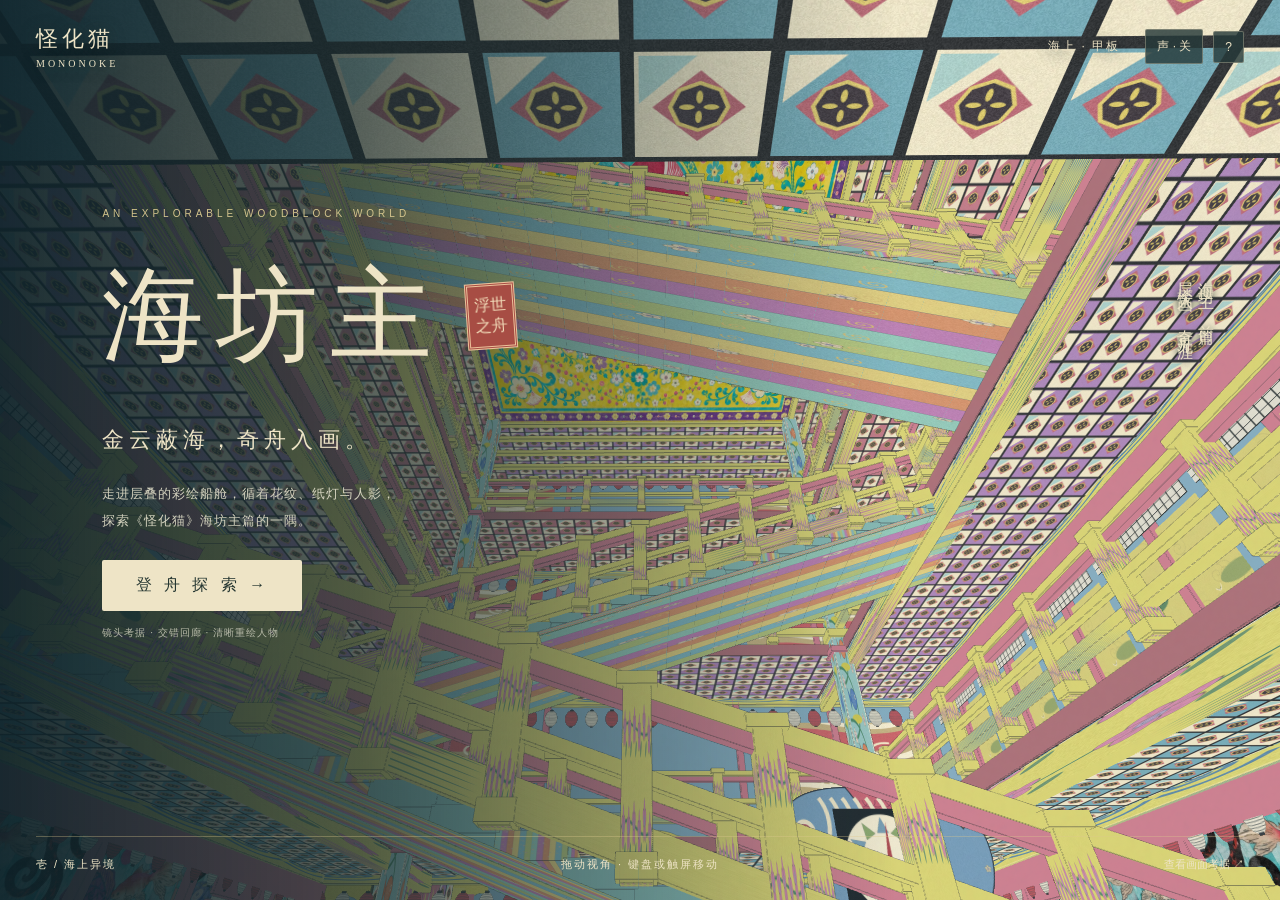
==== index.html @ 0daf11be "Publish explorable Mononoke sea ship scene" ====
<!doctype html>
<html lang="zh-CN">
<head><meta charset="utf-8"><meta name="viewport" content="width=device-width,initial-scale=1,viewport-fit=cover"><meta name="theme-color" content="#202f36"><title>海坊主 · 浮世之舟</title><link rel="stylesheet" href="style.css"></head>
<body>
<div id="world" aria-label="可探索的海坊主船舱"></div><div class="paper"></div>
<header><a href="#" id="home" aria-label="返回标题">怪化猫 <span>MONONOKE</span></a><div class="top-right"><span id="zone">海上 · 甲板</span><button id="sound" title="切换合成海浪声" aria-label="开启环境音">声 · 关</button><button id="help" aria-label="操作说明">?</button></div></header>
<section id="intro"><div class="intro-copy"><p class="eyebrow">AN EXPLORABLE WOODBLOCK WORLD</p><div class="title-row"><h1>海坊主</h1><span class="seal">浮世<br>之舟</span></div><p class="subtitle">金云蔽海，奇舟入画。</p><p class="intro-desc">走进层叠的彩绘船舱，循着花纹、纸灯与人影，<br class="wide">探索《怪化猫》海坊主篇的一隅。</p><button id="enter" class="primary" disabled>正在展开画卷…</button><p class="intro-note">镜头考据 · 交错回廊 · 清晰重绘人物</p></div><div class="vertical-note">海坊主 · 前篇<br>层楼入画 · 奇舟无涯</div><div class="intro-bottom"><span>壱 / 海上异境</span><span>拖动视角 · 键盘或触屏移动</span><button id="introRefs">查看画面考据 ↗</button></div></section>
<main id="hud" hidden><div class="location"><span id="locNumber">01</span><div><small>当前所在</small><h2 id="locTitle">金云甲板</h2></div></div><div id="crosshair">+</div><button id="inspect" hidden>观察 <span>E</span></button><div class="bottom-bar"><button id="mapBtn">◎ 船内舆图</button><span class="controls-hint">W A S D 移动 <i>·</i> 拖动环顾 <i>·</i> E 观察</span><button id="referenceBtn">↗ 镜头对照</button><button id="journalBtn">见闻录 <b id="count">0 / 12</b></button></div><div id="joystick" aria-label="移动摇杆"><div id="stick"></div></div><div class="touch-look">右侧拖动环顾</div><button id="reset" title="回到中庭仰视机位">↶</button></main>
<aside id="panel" role="dialog" aria-modal="true" aria-labelledby="panelTitle" hidden><div class="panel-head"><span id="panelKicker">船上见闻录</span><button id="closePanel" aria-label="关闭">×</button></div><div id="panelContent"></div></aside><div id="shade" hidden></div>
<div id="toast" role="status"></div><div id="error" hidden><h2>画卷未能展开</h2><p>请使用支持 WebGL 的现代浏览器，并开启硬件加速。</p><button onclick="location.reload()">重新尝试</button></div>
<script src="three.min.js"></script><script src="references.js"></script><script src="generated.js"></script><script src="scene.js"></script>
</body></html>
---- style.css ----
:root{--paper:#eee4c6;--ink:#263732;--red:#a84340;--gold:#d7bc6a}*{box-sizing:border-box}body{margin:0;overflow:hidden;background:#273c48;color:var(--paper);font-family:"Microsoft YaHei","PingFang SC",sans-serif}button,a{-webkit-tap-highlight-color:transparent}button{font:inherit;cursor:pointer}button:focus-visible,a:focus-visible{outline:2px solid #ecd385;outline-offset:5px}button{border:1px solid #e1d3b357;color:inherit;background:#263a3ad1;border-radius:2px;padding:10px 15px}button:hover{background:#52605be6}button:disabled{opacity:.6;cursor:wait}[hidden]{display:none!important}#world{position:fixed;inset:0}#world canvas{display:block;width:100%;height:100%;touch-action:none}.paper{position:fixed;inset:0;pointer-events:none;opacity:.09;background-image:url("data:image/svg+xml,%3Csvg viewBox='0 0 180 180' xmlns='http://www.w3.org/2000/svg'%3E%3Cfilter id='n'%3E%3CfeTurbulence type='fractalNoise' baseFrequency='.65' numOctaves='3' stitchTiles='stitch'/%3E%3C/filter%3E%3Crect width='100%25' height='100%25' opacity='.55' filter='url(%23n)'/%3E%3C/svg%3E");mix-blend-mode:multiply;z-index:2}header{position:fixed;z-index:5;left:36px;right:36px;top:24px;display:flex;align-items:center;justify-content:space-between;text-shadow:0 2px 15px #162625}header a{text-decoration:none;color:var(--paper);font-family:serif;letter-spacing:4px;font-size:22px}header a span{font-family:serif;font-size:10px;letter-spacing:3px;display:block;margin-top:4px}.top-right{display:flex;align-items:center;gap:10px}.top-right>span{font-size:12px;letter-spacing:2px;margin-right:15px}.top-right button{padding:8px 11px;font-size:12px}#intro{position:fixed;inset:0;z-index:3;background:linear-gradient(90deg,rgba(14,34,41,.94),rgba(22,39,42,.7) 28%,transparent 70%)}.intro-copy{position:absolute;left:8%;top:24%;max-width:620px}.eyebrow{font-size:10px;letter-spacing:4px;color:#d3c48d}.title-row{display:flex;align-items:center;gap:22px}h1{font-family:"STKaiti","KaiTi",serif;font-weight:400;letter-spacing:12px;font-size:clamp(64px,8vw,114px);margin:18px 0}.seal{color:#f2ddba;background:#a74d44;padding:9px 6px;font-family:serif;font-size:16px;line-height:1.3;transform:rotate(-4deg);border:3px double #ecc29a}.subtitle{font-family:"STKaiti","KaiTi",serif;letter-spacing:5px;font-size:22px}.intro-desc{font-size:13px;line-height:2.1;letter-spacing:1px;color:#d4d2be;margin:25px 0}.primary{background:var(--paper);color:var(--ink);border:0;padding:15px 32px;min-width:200px;letter-spacing:4px}.primary:hover{background:#fff3d1}.intro-note{font-size:10px;color:#b7b9a8;margin-top:15px;letter-spacing:1px}.vertical-note{position:absolute;right:5%;top:30%;writing-mode:vertical-rl;letter-spacing:5px;line-height:2.5;font:16px serif;text-shadow:0 2px 8px #263632}.intro-bottom{position:absolute;bottom:28px;left:36px;right:36px;display:flex;justify-content:space-between;align-items:center;border-top:1px solid #ddc98d55;padding-top:20px;font-size:11px;letter-spacing:2px}.intro-bottom button{border:0;background:none;font-size:11px;padding:0}#hud{position:fixed;inset:0;pointer-events:none;z-index:4}#hud button{pointer-events:auto}.location{position:absolute;left:36px;top:112px;display:flex;gap:15px;text-shadow:0 2px 8px #152524}.location>span{font-size:35px;font-family:serif;border-right:1px solid #eadcac88;padding-right:16px}.location small{font-size:10px;letter-spacing:3px}.location h2{margin:5px 0;font-family:serif;font-weight:400;font-size:20px;letter-spacing:3px}#crosshair{position:absolute;top:50%;left:50%;transform:translate(-50%,-50%);font-size:20px;font-weight:200;color:#fff8d5b0;text-shadow:0 0 3px #333}#inspect{position:absolute;left:50%;top:60%;transform:translateX(-50%);background:#f0e7cedf;color:#313e36;font-size:13px;box-shadow:0 5px 24px #182a2944}#inspect span{margin-left:15px;border:1px solid #7f8772;padding:1px 5px}.bottom-bar{position:absolute;bottom:24px;left:36px;right:36px;display:flex;align-items:center;justify-content:space-between}.bottom-bar button{font-size:12px;letter-spacing:1px;backdrop-filter:blur(10px)}.bottom-bar b{font-size:10px;margin-left:15px;font-weight:400;color:#d5c79b}.controls-hint{font-size:11px;letter-spacing:1px;text-shadow:0 1px 5px #111;background:#2439399c;padding:10px 20px}.controls-hint i{margin:0 9px}#reset{position:absolute;right:36px;bottom:86px;font-size:19px;padding:7px 13px}#panel{position:fixed;right:0;top:0;bottom:0;width:min(520px,100%);background:var(--paper);color:var(--ink);z-index:20;overflow:auto;padding:25px 30px;box-shadow:-20px 0 80px #101c2355}.panel-head{display:flex;justify-content:space-between;align-items:center;border-bottom:1px solid #34443944;padding-bottom:16px;letter-spacing:3px;font-size:11px}.panel-head button{background:none;color:#394738;border:0;font-size:28px;padding:0 8px}#panelContent h2{font:32px "STKaiti","KaiTi",serif;font-weight:400;letter-spacing:4px;margin:28px 0 15px}#panelContent p{font-size:13px;line-height:1.95;color:#526052}#panelContent img{width:100%;border:5px solid #faf4dd;margin-top:12px}#panelContent small{display:block;font-size:11px;color:#7c7d66;line-height:1.8}#panelContent button{color:#31463a;background:#ddd5b9;border-color:#b4b294}#panelContent .primary{background:#374c43;color:#f4e5bd;margin-top:15px}#shade{position:fixed;inset:0;background:#17282a66;z-index:19;backdrop-filter:blur(3px)}.entry{display:grid;grid-template-columns:44px 1fr 20px;align-items:center;border-bottom:1px solid #49533d33;padding:18px 0;cursor:pointer}.entry .num{font:22px serif;color:#9b5146}.entry h3{font-size:15px;font-weight:500;margin:0 0 7px}.entry small{font-size:10px!important}.map-locations{display:grid;grid-template-columns:1fr 1fr;gap:12px;margin:24px 0}.map-locations button{text-align:left;padding:18px 12px}.map-locations button span{display:block;font-size:10px;margin-top:7px;color:#71806a}.map-figure{width:100%;height:270px;margin:10px 0}.key{display:inline-block;padding:2px 8px;background:#ddd5ba;border:1px solid #bcb798;font-size:12px}#toast{position:fixed;z-index:25;bottom:110px;left:50%;transform:translateX(-50%);background:#203a36ec;border:1px solid #c9bb91;color:#f0e4c6;padding:12px 20px;font-size:12px;opacity:0;transition:opacity .3s;pointer-events:none;max-width:90vw;text-align:center}#error{position:fixed;inset:0;z-index:50;background:#283c40;padding:20vh 10vw}#joystick,.touch-look{display:none}@media(pointer:coarse){#joystick{display:block;position:absolute;left:28px;bottom:100px;width:112px;height:112px;border-radius:50%;background:#e8ddbd25;border:1px solid #eee6c777;pointer-events:auto;touch-action:none}#stick{position:absolute;left:35px;top:35px;width:40px;height:40px;border-radius:50%;border:1px solid #eee6c7;background:#eee6c744}.touch-look{display:block;position:absolute;right:30px;bottom:115px;font-size:10px;color:#e6ddc3aa}.controls-hint{display:none}}@media(max-width:650px){header{left:20px;right:20px;top:18px}header a{font-size:18px}header a span{font-size:8px}.top-right>span{display:none}.intro-copy{left:8%;top:25%;right:7%}.eyebrow{font-size:8px;letter-spacing:2px}h1{font-size:70px;letter-spacing:8px}.subtitle{font-size:18px}.intro-desc{font-size:12px}.vertical-note{display:none}.intro-bottom{left:20px;right:20px;bottom:22px;font-size:10px}.intro-bottom>span:nth-child(2){display:none}#intro{background:linear-gradient(90deg,#142c34d9,#142c3466)}.location{left:20px;top:98px}.location>span{font-size:28px}.location h2{font-size:17px}.bottom-bar{left:20px;right:20px;bottom:max(20px,env(safe-area-inset-bottom))}.bottom-bar button{padding:11px;font-size:11px}#reset{right:20px;bottom:77px}.controls-hint{display:none}#panel{padding:22px}#inspect{top:62%;white-space:nowrap}}@media(max-height:520px){.intro-copy{top:18%}h1{font-size:60px;margin:8px 0}.subtitle{margin:8px 0}.intro-desc{margin:10px 0}.intro-note{display:none}.eyebrow{display:none}.intro-bottom{bottom:12px;padding-top:8px}.primary{padding:10px 20px}.location{top:80px}.vertical-note{display:none}}

.shot-grid{display:grid;grid-template-columns:1fr 1fr;gap:12px;margin:20px 0}.shot-grid button{padding:0;background:#e6dcc0!important;border:1px solid #b1ab92!important;text-align:left}.shot-grid img{margin:0!important;border:0!important;display:block;aspect-ratio:16/9;object-fit:cover}.shot-grid span{display:block;font-size:10px;line-height:1.6;padding:8px}.evidence-heading{font-family:serif;font-weight:400;font-size:18px;letter-spacing:2px;margin-top:28px}.generated-preview{background:#d1d1bc;padding:15px;text-align:center;margin:24px 0}.generated-preview img{max-height:540px;width:auto!important;max-width:100%;object-fit:contain;border:0!important}.tier-diagram{display:flex;flex-direction:column;align-items:center;padding:22px;background:#d8d7b9;margin-top:20px}.tier-diagram span{border-bottom:2px solid #889a85;padding:8px 16px;font:14px serif}.tier-diagram i{font-size:11px;font-style:normal;color:#aa696d;padding:10px}.controls-hint{padding:10px 12px;font-size:10px}.location{background:#213c3c7a;padding:10px 15px;border-left:2px solid #dcc58e}.intro-copy{top:22%}.intro-desc{max-width:470px}#panelContent img{background:#faf4dd}#referenceBtn{margin-left:auto;margin-right:15px}@media(max-width:900px){.controls-hint{display:none}}@media(max-width:650px){.bottom-bar{gap:7px}.bottom-bar button{font-size:10px;padding:10px 8px}.bottom-bar b{margin-left:5px}#referenceBtn{margin:0 auto}.location{padding:7px 10px}.intro-copy{top:23%}}

#shade.comparison{background:none;backdrop-filter:none}
@media(pointer:coarse){#joystick{background:#203b36a6;border:2px solid #f0e4b5c7;box-shadow:0 2px 20px #18312855}#stick{background:#eee6c7c7;border:1px solid #fff3d6}.touch-look{color:#fff0cc;background:#203b368f;padding:7px 10px}}
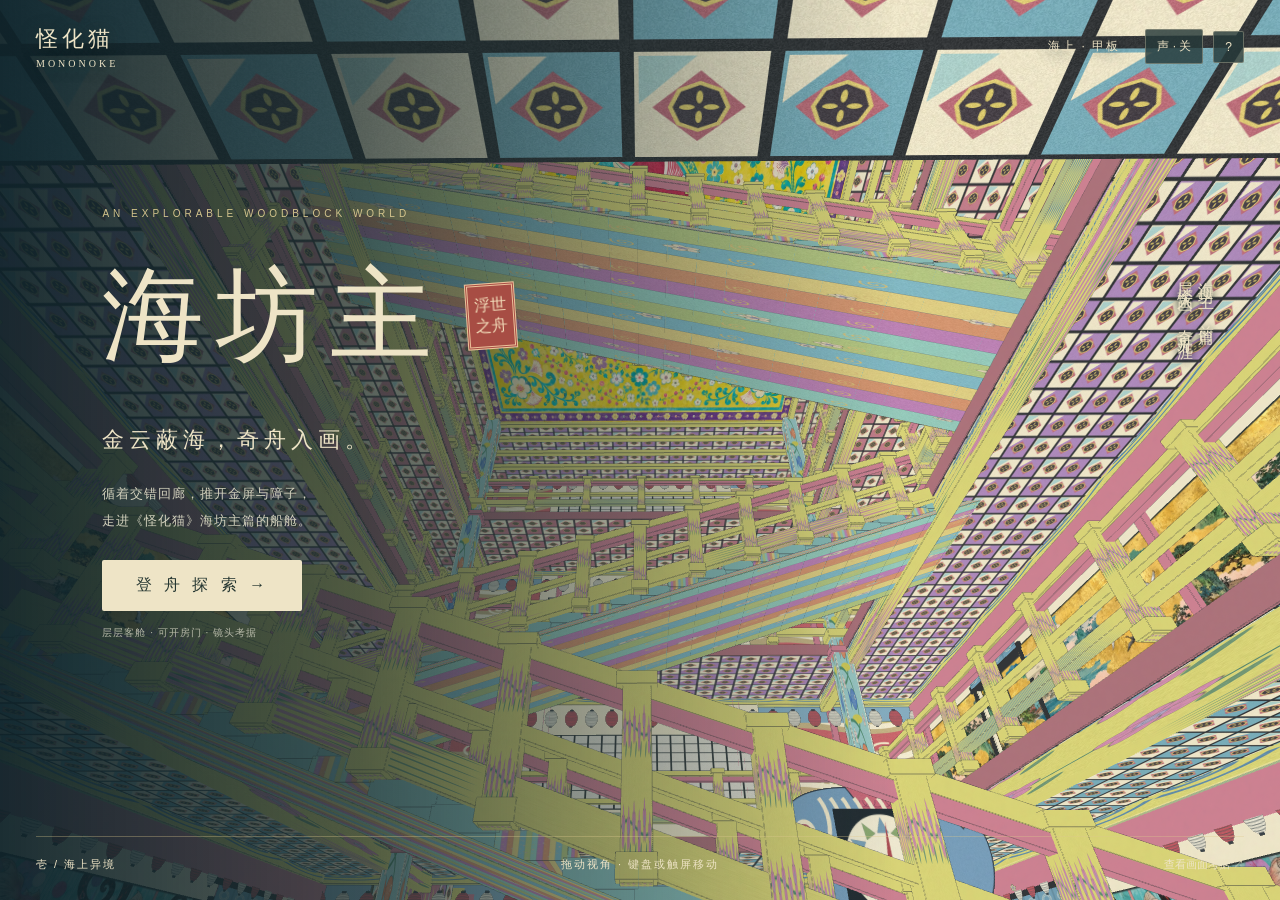
==== commit 9be5e48f: "Add enclosed cabins and operable sliding doors" ====
--- a/index.html
+++ b/index.html
@@ -1,12 +1,12 @@
 <!doctype html>
 <html lang="zh-CN">
-<head><meta charset="utf-8"><meta name="viewport" content="width=device-width,initial-scale=1,viewport-fit=cover"><meta name="theme-color" content="#202f36"><title>海坊主 · 浮世之舟</title><link rel="stylesheet" href="style.css"></head>
+<head><meta charset="utf-8"><meta name="viewport" content="width=device-width,initial-scale=1,viewport-fit=cover"><meta name="theme-color" content="#202f36"><title>海坊主 · 浮世之舟</title><link rel="stylesheet" href="style.css?v=3"></head>
 <body>
 <div id="world" aria-label="可探索的海坊主船舱"></div><div class="paper"></div>
 <header><a href="#" id="home" aria-label="返回标题">怪化猫 <span>MONONOKE</span></a><div class="top-right"><span id="zone">海上 · 甲板</span><button id="sound" title="切换合成海浪声" aria-label="开启环境音">声 · 关</button><button id="help" aria-label="操作说明">?</button></div></header>
-<section id="intro"><div class="intro-copy"><p class="eyebrow">AN EXPLORABLE WOODBLOCK WORLD</p><div class="title-row"><h1>海坊主</h1><span class="seal">浮世<br>之舟</span></div><p class="subtitle">金云蔽海，奇舟入画。</p><p class="intro-desc">走进层叠的彩绘船舱，循着花纹、纸灯与人影，<br class="wide">探索《怪化猫》海坊主篇的一隅。</p><button id="enter" class="primary" disabled>正在展开画卷…</button><p class="intro-note">镜头考据 · 交错回廊 · 清晰重绘人物</p></div><div class="vertical-note">海坊主 · 前篇<br>层楼入画 · 奇舟无涯</div><div class="intro-bottom"><span>壱 / 海上异境</span><span>拖动视角 · 键盘或触屏移动</span><button id="introRefs">查看画面考据 ↗</button></div></section>
+<section id="intro"><div class="intro-copy"><p class="eyebrow">AN EXPLORABLE WOODBLOCK WORLD</p><div class="title-row"><h1>海坊主</h1><span class="seal">浮世<br>之舟</span></div><p class="subtitle">金云蔽海，奇舟入画。</p><p class="intro-desc">循着交错回廊，推开金屏与障子，<br class="wide">走进《怪化猫》海坊主篇的船舱。</p><button id="enter" class="primary" disabled>正在展开画卷…</button><p class="intro-note">层层客舱 · 可开房门 · 镜头考据</p></div><div class="vertical-note">海坊主 · 前篇<br>层楼入画 · 奇舟无涯</div><div class="intro-bottom"><span>壱 / 海上异境</span><span>拖动视角 · 键盘或触屏移动</span><button id="introRefs">查看画面考据 ↗</button></div></section>
 <main id="hud" hidden><div class="location"><span id="locNumber">01</span><div><small>当前所在</small><h2 id="locTitle">金云甲板</h2></div></div><div id="crosshair">+</div><button id="inspect" hidden>观察 <span>E</span></button><div class="bottom-bar"><button id="mapBtn">◎ 船内舆图</button><span class="controls-hint">W A S D 移动 <i>·</i> 拖动环顾 <i>·</i> E 观察</span><button id="referenceBtn">↗ 镜头对照</button><button id="journalBtn">见闻录 <b id="count">0 / 12</b></button></div><div id="joystick" aria-label="移动摇杆"><div id="stick"></div></div><div class="touch-look">右侧拖动环顾</div><button id="reset" title="回到中庭仰视机位">↶</button></main>
 <aside id="panel" role="dialog" aria-modal="true" aria-labelledby="panelTitle" hidden><div class="panel-head"><span id="panelKicker">船上见闻录</span><button id="closePanel" aria-label="关闭">×</button></div><div id="panelContent"></div></aside><div id="shade" hidden></div>
 <div id="toast" role="status"></div><div id="error" hidden><h2>画卷未能展开</h2><p>请使用支持 WebGL 的现代浏览器，并开启硬件加速。</p><button onclick="location.reload()">重新尝试</button></div>
-<script src="three.min.js"></script><script src="references.js"></script><script src="generated.js"></script><script src="scene.js"></script>
+<script src="three.min.js"></script><script src="references.js"></script><script src="generated.js?v=3"></script><script src="scene.js?v=3"></script>
 </body></html>
--- a/style.css
+++ b/style.css
@@ -3,4 +3,5 @@
 .shot-grid{display:grid;grid-template-columns:1fr 1fr;gap:12px;margin:20px 0}.shot-grid button{padding:0;background:#e6dcc0!important;border:1px solid #b1ab92!important;text-align:left}.shot-grid img{margin:0!important;border:0!important;display:block;aspect-ratio:16/9;object-fit:cover}.shot-grid span{display:block;font-size:10px;line-height:1.6;padding:8px}.evidence-heading{font-family:serif;font-weight:400;font-size:18px;letter-spacing:2px;margin-top:28px}.generated-preview{background:#d1d1bc;padding:15px;text-align:center;margin:24px 0}.generated-preview img{max-height:540px;width:auto!important;max-width:100%;object-fit:contain;border:0!important}.tier-diagram{display:flex;flex-direction:column;align-items:center;padding:22px;background:#d8d7b9;margin-top:20px}.tier-diagram span{border-bottom:2px solid #889a85;padding:8px 16px;font:14px serif}.tier-diagram i{font-size:11px;font-style:normal;color:#aa696d;padding:10px}.controls-hint{padding:10px 12px;font-size:10px}.location{background:#213c3c7a;padding:10px 15px;border-left:2px solid #dcc58e}.intro-copy{top:22%}.intro-desc{max-width:470px}#panelContent img{background:#faf4dd}#referenceBtn{margin-left:auto;margin-right:15px}@media(max-width:900px){.controls-hint{display:none}}@media(max-width:650px){.bottom-bar{gap:7px}.bottom-bar button{font-size:10px;padding:10px 8px}.bottom-bar b{margin-left:5px}#referenceBtn{margin:0 auto}.location{padding:7px 10px}.intro-copy{top:23%}}
 
 #shade.comparison{background:none;backdrop-filter:none}
+.floor-tabs{display:grid;grid-template-columns:repeat(4,1fr);gap:6px;margin:20px 0 12px}.floor-tabs button{font-size:11px;padding:10px 4px;letter-spacing:0}.floor-tabs button[aria-pressed=true]{background:#455e50!important;color:#eee4c4!important}.room-plan{display:block;width:100%;max-height:430px;border:1px solid #7f9278;margin:12px 0 18px}.room-plan text{fill:#3c5143;font:11px "Microsoft YaHei",sans-serif}#inspect{max-width:calc(100vw - 30px)}
 @media(pointer:coarse){#joystick{background:#203b36a6;border:2px solid #f0e4b5c7;box-shadow:0 2px 20px #18312855}#stick{background:#eee6c7c7;border:1px solid #fff3d6}.touch-look{color:#fff0cc;background:#203b368f;padding:7px 10px}}
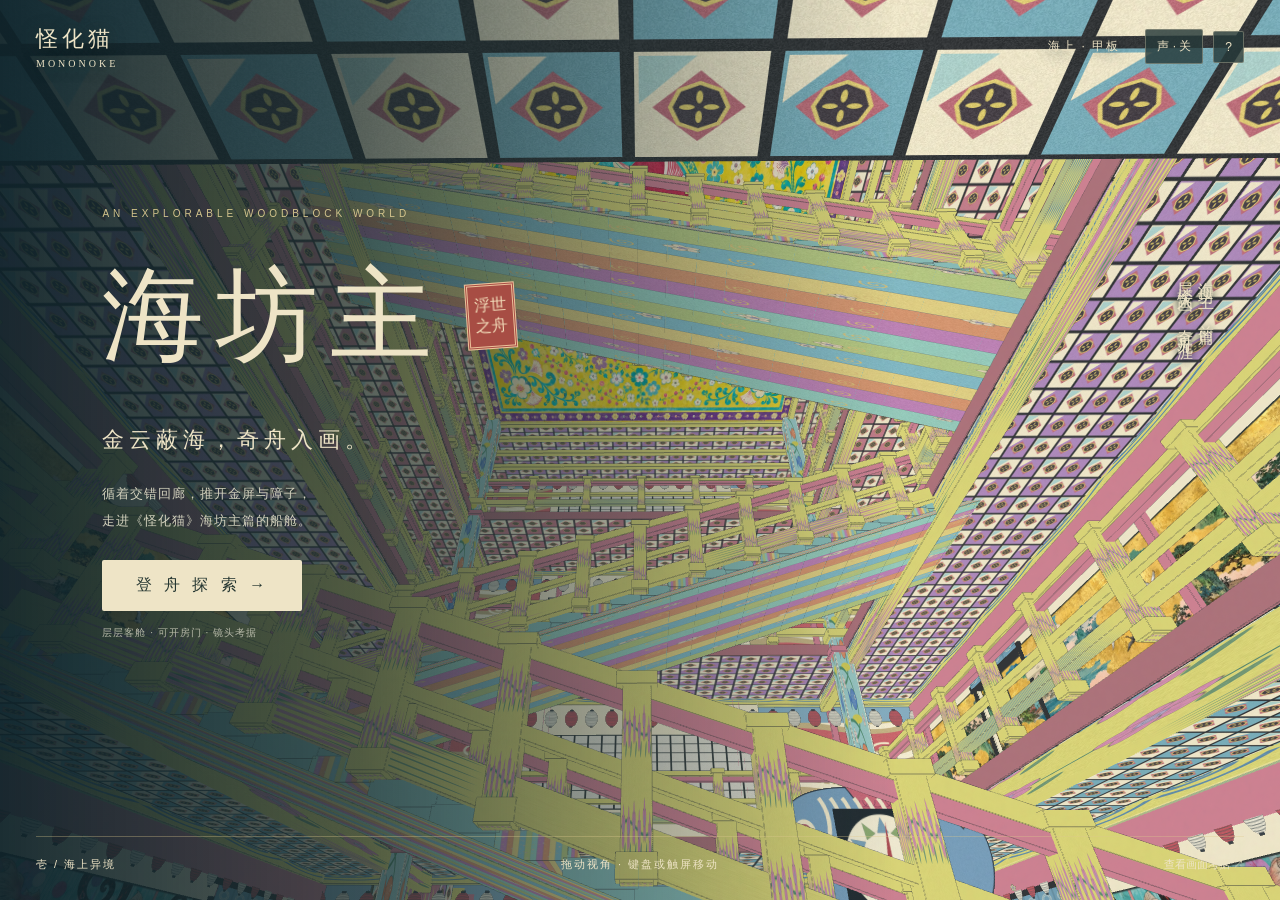
==== commit e93c8d36: "Fix mirrored cabin door plaques" ====
--- a/index.html
+++ b/index.html
@@ -1,6 +1,6 @@
 <!doctype html>
 <html lang="zh-CN">
-<head><meta charset="utf-8"><meta name="viewport" content="width=device-width,initial-scale=1,viewport-fit=cover"><meta name="theme-color" content="#202f36"><title>海坊主 · 浮世之舟</title><link rel="stylesheet" href="style.css?v=3"></head>
+<head><meta charset="utf-8"><meta name="viewport" content="width=device-width,initial-scale=1,viewport-fit=cover"><meta name="theme-color" content="#202f36"><title>海坊主 · 浮世之舟</title><link rel="stylesheet" href="style.css?v=31"></head>
 <body>
 <div id="world" aria-label="可探索的海坊主船舱"></div><div class="paper"></div>
 <header><a href="#" id="home" aria-label="返回标题">怪化猫 <span>MONONOKE</span></a><div class="top-right"><span id="zone">海上 · 甲板</span><button id="sound" title="切换合成海浪声" aria-label="开启环境音">声 · 关</button><button id="help" aria-label="操作说明">?</button></div></header>
@@ -8,5 +8,5 @@
 <main id="hud" hidden><div class="location"><span id="locNumber">01</span><div><small>当前所在</small><h2 id="locTitle">金云甲板</h2></div></div><div id="crosshair">+</div><button id="inspect" hidden>观察 <span>E</span></button><div class="bottom-bar"><button id="mapBtn">◎ 船内舆图</button><span class="controls-hint">W A S D 移动 <i>·</i> 拖动环顾 <i>·</i> E 观察</span><button id="referenceBtn">↗ 镜头对照</button><button id="journalBtn">见闻录 <b id="count">0 / 12</b></button></div><div id="joystick" aria-label="移动摇杆"><div id="stick"></div></div><div class="touch-look">右侧拖动环顾</div><button id="reset" title="回到中庭仰视机位">↶</button></main>
 <aside id="panel" role="dialog" aria-modal="true" aria-labelledby="panelTitle" hidden><div class="panel-head"><span id="panelKicker">船上见闻录</span><button id="closePanel" aria-label="关闭">×</button></div><div id="panelContent"></div></aside><div id="shade" hidden></div>
 <div id="toast" role="status"></div><div id="error" hidden><h2>画卷未能展开</h2><p>请使用支持 WebGL 的现代浏览器，并开启硬件加速。</p><button onclick="location.reload()">重新尝试</button></div>
-<script src="three.min.js"></script><script src="references.js"></script><script src="generated.js?v=3"></script><script src="scene.js?v=3"></script>
+<script src="three.min.js"></script><script src="references.js"></script><script src="generated.js?v=31"></script><script src="scene.js?v=31"></script>
 </body></html>
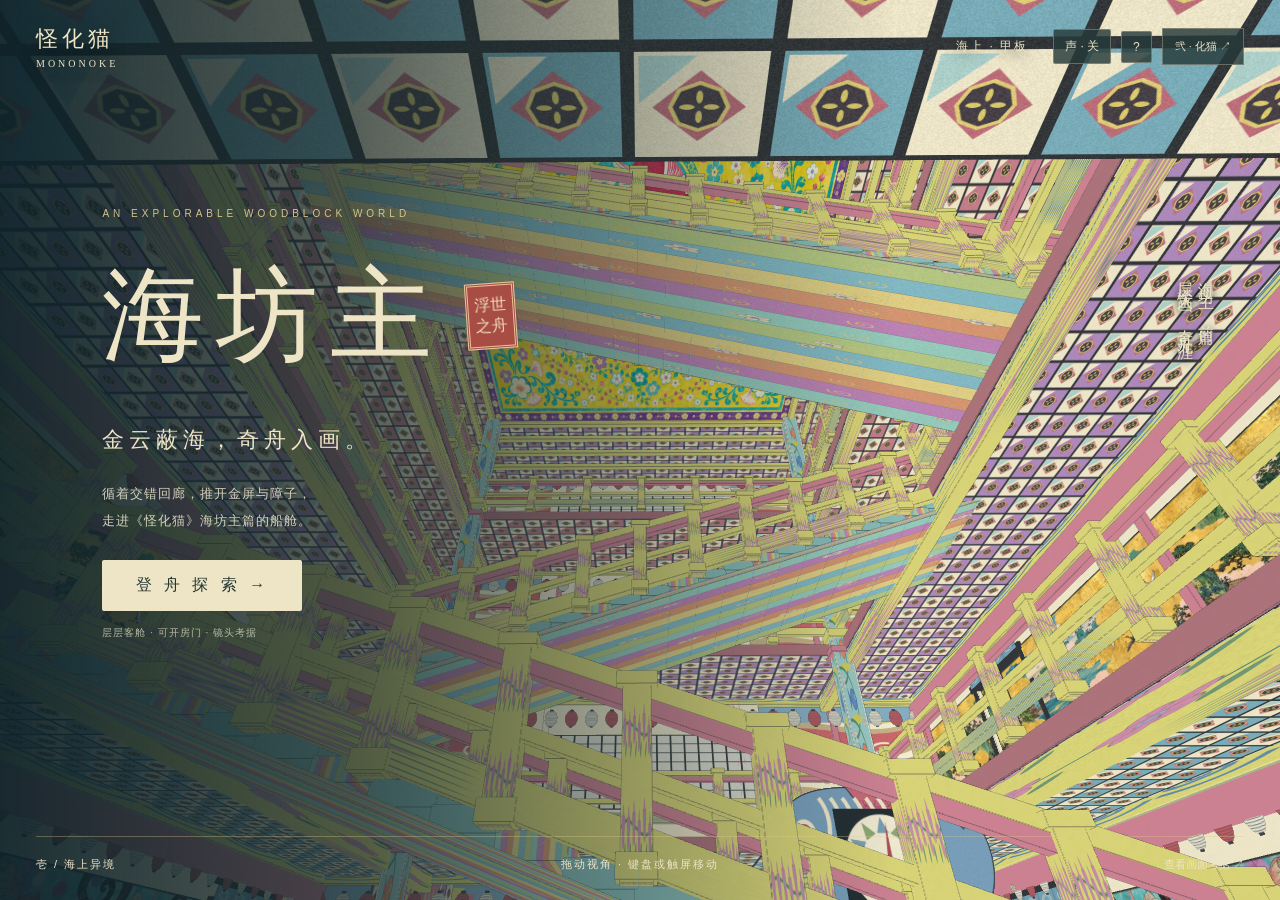
==== commit 02d0dd47: "Add explorable Bakeneko subway chapter" ====
--- a/index.html
+++ b/index.html
@@ -1,9 +1,9 @@
 <!doctype html>
 <html lang="zh-CN">
-<head><meta charset="utf-8"><meta name="viewport" content="width=device-width,initial-scale=1,viewport-fit=cover"><meta name="theme-color" content="#202f36"><title>海坊主 · 浮世之舟</title><link rel="stylesheet" href="style.css?v=31"></head>
+<head><meta charset="utf-8"><meta name="viewport" content="width=device-width,initial-scale=1,viewport-fit=cover"><meta name="theme-color" content="#202f36"><title>海坊主 · 浮世之舟</title><link rel="stylesheet" href="style.css?v=32"></head>
 <body>
 <div id="world" aria-label="可探索的海坊主船舱"></div><div class="paper"></div>
-<header><a href="#" id="home" aria-label="返回标题">怪化猫 <span>MONONOKE</span></a><div class="top-right"><span id="zone">海上 · 甲板</span><button id="sound" title="切换合成海浪声" aria-label="开启环境音">声 · 关</button><button id="help" aria-label="操作说明">?</button></div></header>
+<header><a href="#" id="home" aria-label="返回标题">怪化猫 <span>MONONOKE</span></a><div class="top-right"><span id="zone">海上 · 甲板</span><button id="sound" title="切换合成海浪声" aria-label="开启环境音">声 · 关</button><button id="help" aria-label="操作说明">?</button><a id="chapterLink" href="bakeneko/" title="切换到化猫篇">弐 · 化猫 ↗</a></div></header>
 <section id="intro"><div class="intro-copy"><p class="eyebrow">AN EXPLORABLE WOODBLOCK WORLD</p><div class="title-row"><h1>海坊主</h1><span class="seal">浮世<br>之舟</span></div><p class="subtitle">金云蔽海，奇舟入画。</p><p class="intro-desc">循着交错回廊，推开金屏与障子，<br class="wide">走进《怪化猫》海坊主篇的船舱。</p><button id="enter" class="primary" disabled>正在展开画卷…</button><p class="intro-note">层层客舱 · 可开房门 · 镜头考据</p></div><div class="vertical-note">海坊主 · 前篇<br>层楼入画 · 奇舟无涯</div><div class="intro-bottom"><span>壱 / 海上异境</span><span>拖动视角 · 键盘或触屏移动</span><button id="introRefs">查看画面考据 ↗</button></div></section>
 <main id="hud" hidden><div class="location"><span id="locNumber">01</span><div><small>当前所在</small><h2 id="locTitle">金云甲板</h2></div></div><div id="crosshair">+</div><button id="inspect" hidden>观察 <span>E</span></button><div class="bottom-bar"><button id="mapBtn">◎ 船内舆图</button><span class="controls-hint">W A S D 移动 <i>·</i> 拖动环顾 <i>·</i> E 观察</span><button id="referenceBtn">↗ 镜头对照</button><button id="journalBtn">见闻录 <b id="count">0 / 12</b></button></div><div id="joystick" aria-label="移动摇杆"><div id="stick"></div></div><div class="touch-look">右侧拖动环顾</div><button id="reset" title="回到中庭仰视机位">↶</button></main>
 <aside id="panel" role="dialog" aria-modal="true" aria-labelledby="panelTitle" hidden><div class="panel-head"><span id="panelKicker">船上见闻录</span><button id="closePanel" aria-label="关闭">×</button></div><div id="panelContent"></div></aside><div id="shade" hidden></div>
--- a/style.css
+++ b/style.css
@@ -5,3 +5,5 @@
 #shade.comparison{background:none;backdrop-filter:none}
 .floor-tabs{display:grid;grid-template-columns:repeat(4,1fr);gap:6px;margin:20px 0 12px}.floor-tabs button{font-size:11px;padding:10px 4px;letter-spacing:0}.floor-tabs button[aria-pressed=true]{background:#455e50!important;color:#eee4c4!important}.room-plan{display:block;width:100%;max-height:430px;border:1px solid #7f9278;margin:12px 0 18px}.room-plan text{fill:#3c5143;font:11px "Microsoft YaHei",sans-serif}#inspect{max-width:calc(100vw - 30px)}
 @media(pointer:coarse){#joystick{background:#203b36a6;border:2px solid #f0e4b5c7;box-shadow:0 2px 20px #18312855}#stick{background:#eee6c7c7;border:1px solid #fff3d6}.touch-look{color:#fff0cc;background:#203b368f;padding:7px 10px}}
+
+.top-right #chapterLink{font-family:inherit;font-size:11px;letter-spacing:0;display:inline-block;color:var(--paper);background:#263a3ad1;border:1px solid #e1d3b357;padding:10px 12px;text-shadow:none}.top-right #chapterLink:hover{color:#fff2cf;border-color:#e1d3b3}@media(max-width:650px){.top-right #chapterLink{font-size:10px;padding:9px 8px}.top-right{gap:5px}}
